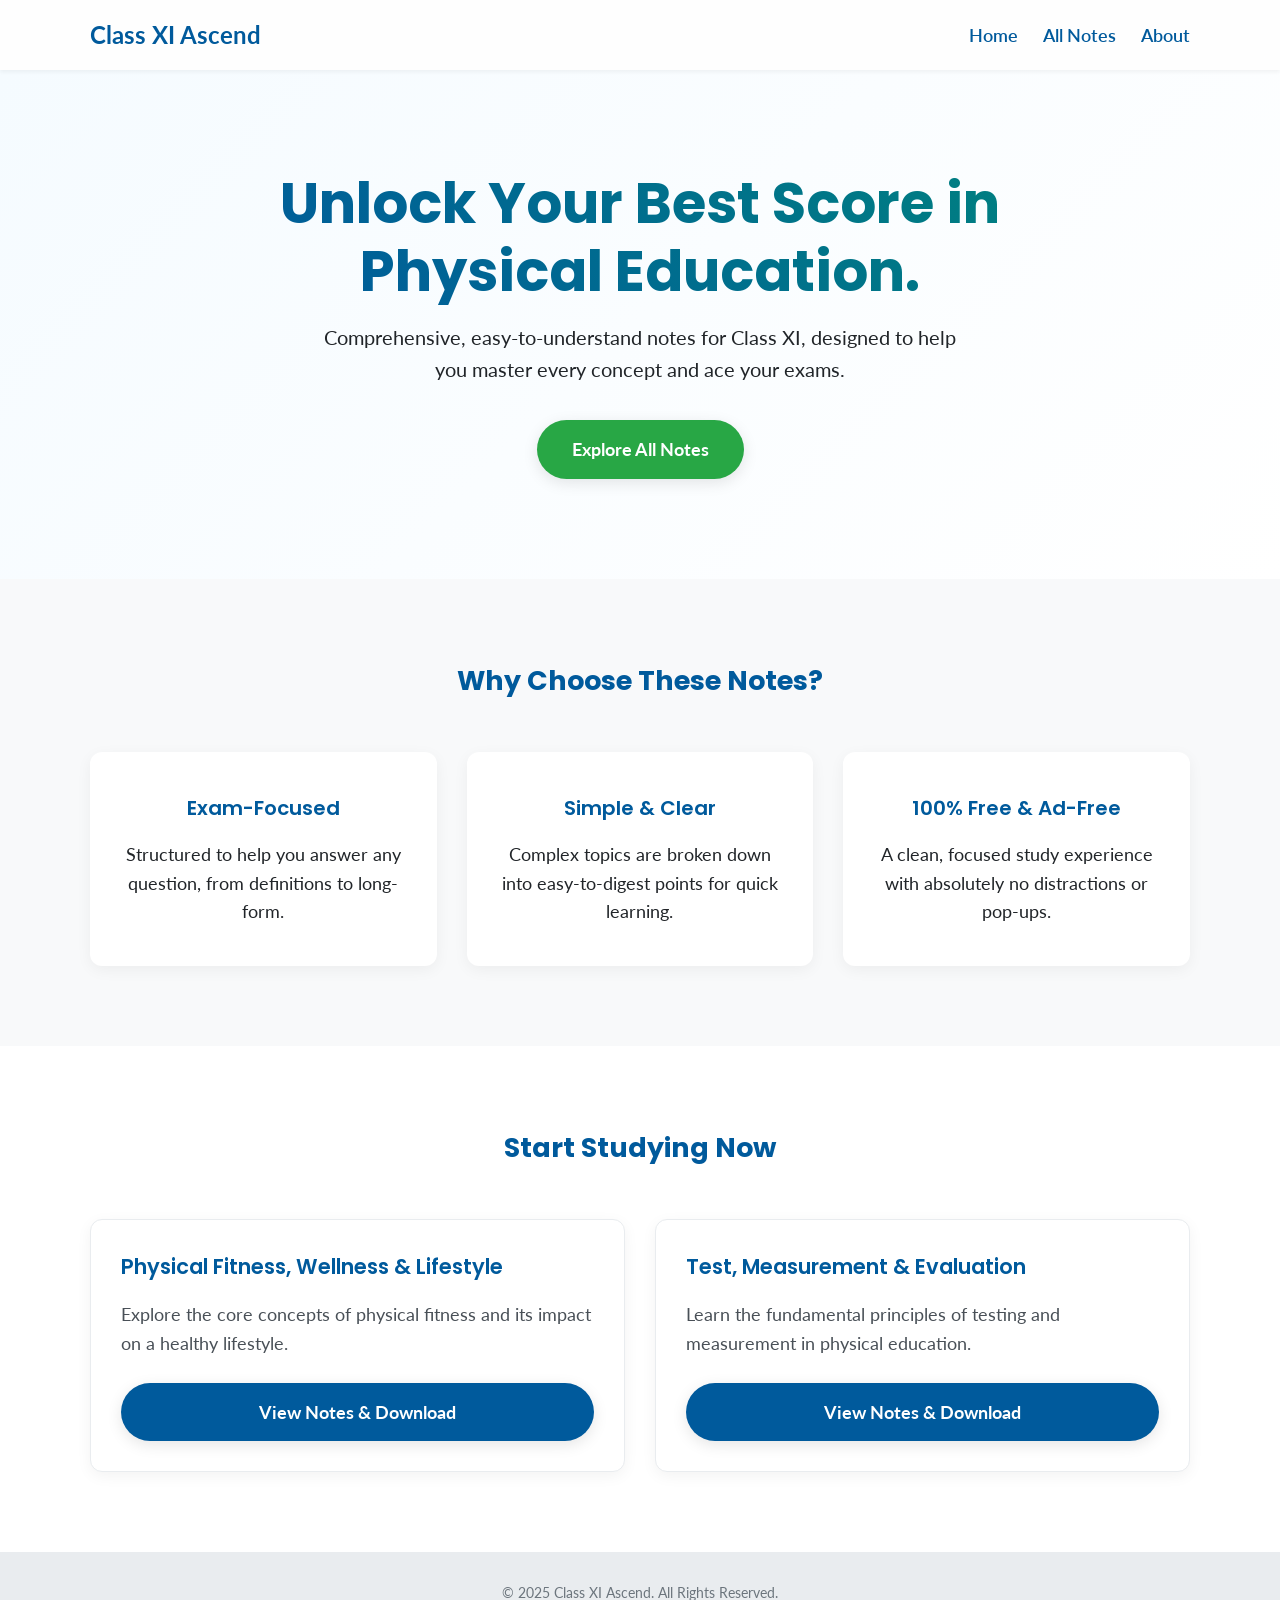
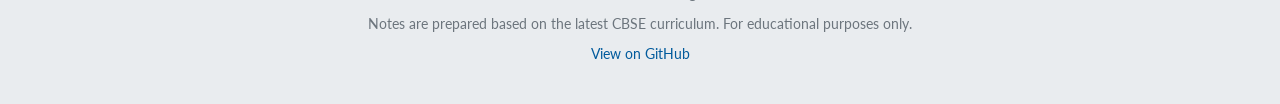
==== index.html @ c230b610 "Initial Commit" ====
<!DOCTYPE html>
<html lang="en">
<head>
    <meta charset="UTF-8">
    <meta name="viewport" content="width=device-width, initial-scale=1.0">
    <title>Class XI Ascend - High-Quality PE Notes</title>

    <!-- Google Fonts -->
    <link rel="preconnect" href="https://fonts.googleapis.com">
    <link rel="preconnect" href="https://fonts.gstatic.com" crossorigin>
    <link href="https://fonts.googleapis.com/css2?family=Poppins:wght@400;600;700&family=Lato:wght@400;700&display=swap" rel="stylesheet">

    <!-- CSS Styles -->
    <style>
        /* ------------------- */
        /* --- Style Guide --- */
        /* ------------------- */
        :root {
            --bg-color: #F8F9FA;
            --text-color: #212529;
            --primary-color: #005A9C; /* Academic Blue */
            --accent-color: #28a745; /* Success Green */
            --white-color: #FFFFFF;

            --font-heading: 'Poppins', sans-serif;
            --font-body: 'Lato', sans-serif;
        }

        /* ------------------- */
        /* --- Base & Reset--- */
        /* ------------------- */
        * {
            margin: 0;
            padding: 0;
            box-sizing: border-box;
        }

        html {
            /* NEW: Smooth scrolling for anchor links */
            scroll-behavior: smooth;
        }

        body {
            font-family: var(--font-body);
            background-color: var(--bg-color);
            color: var(--text-color);
            line-height: 1.6;
            font-size: 18px;
            overflow-x: hidden; /* Prevent horizontal scrollbar from animations */
        }

        .container {
            max-width: 1140px;
            margin: 0 auto;
            padding: 0 20px;
        }

        h1, h2, h3 {
            font-family: var(--font-heading);
            color: var(--primary-color);
            margin-bottom: 1rem;
            font-weight: 700;
        }
        
        a {
            color: var(--primary-color);
            text-decoration: none;
            /* NEW: Add transition to all links */
            transition: color 0.3s ease;
        }

        section {
            padding: 80px 0; /* Increased padding for more whitespace */
        }

        /* ----------------------------- */
        /* --- NEW: Animation Styles --- */
        /* ----------------------------- */
        @keyframes fadeInUp {
            from {
                opacity: 0;
                transform: translateY(30px);
            }
            to {
                opacity: 1;
                transform: translateY(0);
            }
        }

        /* Apply this class to any section you want to animate on scroll */
        .fade-in-section {
            opacity: 0; /* Initially hidden */
            animation: fadeInUp 0.8s ease forwards;
            animation-play-state: paused; /* Will be triggered by JS */
        }
        
        /* You will need a tiny bit of JS to trigger this, which we'll add at the bottom */


        /* -------------------------- */
        /* --- Universal Components --- */
        /* -------------------------- */

        /* Header */
        .header {
            background: rgba(255, 255, 255, 0.8); /* Semi-transparent background */
            backdrop-filter: blur(10px); /* Frosted glass effect */
            padding: 1rem 0;
            box-shadow: 0 2px 4px rgba(0,0,0,0.05);
            position: sticky;
            top: 0;
            z-index: 100;
            transition: background-color 0.3s ease;
        }

        .header .container {
            display: flex;
            justify-content: space-between;
            align-items: center;
        }

        .header .logo {
            font-size: 1.5rem;
            font-weight: 700;
            color: var(--primary-color);
        }

        .header nav ul {
            list-style: none;
            display: flex;
            gap: 25px;
        }

        .header nav a {
            font-weight: 600; /* Slightly thinner than 700 for a cleaner look */
        }

        .header nav a:hover {
            color: #003d69;
        }

        /* Footer */
        .footer {
            background-color: #e9ecef;
            color: #6c757d;
            padding: 30px 0;
            text-align: center;
            font-size: 14px;
        }
        .footer p {
            margin-bottom: 0.5rem;
        }

        /* ------------------ */
        /* --- Home Page ---- */
        /* ------------------ */
        
        /* Hero Section */
        .hero {
             /* NEW: Subtle gradient background */
            background-image: linear-gradient(135deg, #f5fbff 0%, #ffffff 100%);
            text-align: center;
            padding: 100px 0;
        }

        .hero h1 {
            font-size: 3.5rem;
            max-width: 800px;
            margin-left: auto;
            margin-right: auto;
            line-height: 1.2;
            color: transparent; /* Make text transparent */
            /* NEW: Stylish Gradient Text */
            background-image: linear-gradient(45deg, var(--primary-color), #008080);
            background-clip: text;
            -webkit-background-clip: text; /* For Safari */
        }

        .hero p {
            font-size: 1.25rem;
            max-width: 650px;
            margin: 0 auto 35px auto;
            font-weight: 400; /* Regular weight for contrast with heading */
        }

        .btn {
            display: inline-block;
            padding: 15px 35px; /* More horizontal padding */
            border-radius: 50px; /* Pill-shaped button */
            font-weight: 700;
            text-align: center;
            transition: all 0.3s ease;
            box-shadow: 0 4px 15px rgba(0,0,0,0.1);
        }

        .btn:hover {
            transform: translateY(-5px); /* Button lifts up */
            box-shadow: 0 8px 20px rgba(0,0,0,0.15); /* Shadow gets bigger */
        }

        .btn-primary {
            background-color: var(--accent-color);
            color: var(--white-color);
        }
        
        /* Features Section */
        .features {
             text-align: center;
        }
        
        .features h2 {
            margin-bottom: 50px;
        }

        .features-grid {
            display: grid;
            grid-template-columns: repeat(auto-fit, minmax(280px, 1fr));
            gap: 30px;
        }
        
        .feature-box {
            background: var(--white-color);
            padding: 40px 30px;
            border-radius: 12px;
            box-shadow: 0 4px 15px rgba(0,0,0,0.05);
            transition: all 0.3s ease;
        }
        .feature-box:hover {
             transform: translateY(-8px);
             box-shadow: 0 8px 25px rgba(0,0,0,0.1);
        }

        .feature-box h3 {
             font-size: 1.25rem;
             font-weight: 600;
        }
        
        /* Notes Showcase Section */
        .notes-showcase {
            background-color: var(--white-color);
        }

        .notes-showcase h2 {
            text-align: center;
            margin-bottom: 50px;
        }

        .notes-grid {
            display: grid;
            grid-template-columns: repeat(auto-fit, minmax(320px, 1fr)); /* Slightly larger cards */
            gap: 30px;
        }

        .note-card {
            background: var(--white-color);
            border: 1px solid #e9ecef;
            border-radius: 12px;
            padding: 30px;
            display: flex;
            flex-direction: column;
            box-shadow: 0 4px 15px rgba(0,0,0,0.05);
            /* NEW: Add transition */
            transition: all 0.3s ease;
        }
        
        .note-card:hover {
             /* NEW: Hover effect */
             transform: translateY(-8px);
             box-shadow: 0 8px 25px rgba(0,0,0,0.1);
        }

        .note-card h3 {
            font-weight: 600;
        }
        .note-card p {
            flex-grow: 1;
            margin-bottom: 25px;
            color: #495057;
        }
        
        .btn-secondary {
            background: var(--primary-color);
            color: var(--white-color);
        }

    </style>
</head>
<body>

    <header class="header">
        <div class="container">
            <a href="index.html" class="logo">Class XI Ascend</a>
            <nav>
                <ul>
                    <li><a href="index.html">Home</a></li>
                    <li><a href="#notes">All Notes</a></li>
                    <li><a href="#">About</a></li>
                </ul>
            </nav>
        </div>
    </header>

    <main>
        <section class="hero">
            <div class="container">
                <h1>Unlock Your Best Score in Physical Education.</h1>
                <p>Comprehensive, easy-to-understand notes for Class XI, designed to help you master every concept and ace your exams.</p>
                <a href="#notes" class="btn btn-primary">Explore All Notes</a>
            </div>
        </section>

        <!-- Add class="fade-in-section" to animate sections as you scroll down -->
        <section class="features" id="features">
            <div class="container">
                <h2>Why Choose These Notes?</h2>
                <div class="features-grid">
                    <div class="feature-box">
                        <h3>Exam-Focused</h3>
                        <p>Structured to help you answer any question, from definitions to long-form.</p>
                    </div>
                    <div class="feature-box">
                        <h3>Simple & Clear</h3>
                        <p>Complex topics are broken down into easy-to-digest points for quick learning.</p>
                    </div>
                    <div class="feature-box">
                        <h3>100% Free & Ad-Free</h3>
                        <p>A clean, focused study experience with absolutely no distractions or pop-ups.</p>
                    </div>
                </div>
            </div>
        </section>

        <section class="notes-showcase" id="notes">
            <div class="container">
                <h2>Start Studying Now</h2>
                <div class="notes-grid">
                    <div class="note-card">
                        <h3>Physical Fitness, Wellness & Lifestyle</h3>
                        <p>Explore the core concepts of physical fitness and its impact on a healthy lifestyle.</p>
                        <a href="physical-fitness-notes.html" class="btn btn-secondary">View Notes & Download</a>
                    </div>
                    <div class="note-card">
                        <h3>Test, Measurement & Evaluation</h3>
                        <p>Learn the fundamental principles of testing and measurement in physical education.</p>
                        <a href="test-measurement-evaluation.html" class="btn btn-secondary">View Notes & Download</a>
                    </div>
                </div>
            </div>
        </section>
    </main>

    <footer class="footer">
        <div class="container">
            <p>© 2025 Class XI Ascend. All Rights Reserved.</p>
            <p>Notes are prepared based on the latest CBSE curriculum. For educational purposes only.</p>
            <p>
                <a href="https://github.com/skyplay-code" target="_blank" rel="noopener noreferrer">View on GitHub</a>
            </p>
        </div>
    </footer>
    
    <!-- NEW: Simple JavaScript for fade-in animation trigger -->
    <script>
        const observer = new IntersectionObserver((entries) => {
            entries.forEach(entry => {
                if (entry.isIntersecting) {
                    entry.target.style.animationPlayState = 'running';
                }
            });
        }, { threshold: 0.1 });

        // Add the class 'fade-in-section' to any sections you want to animate
        document.querySelectorAll('section').forEach(section => {
             // Exclude the hero section from animation
            if (!section.classList.contains('hero')) {
                section.classList.add('fade-in-section');
                observer.observe(section);
            }
        });
    </script>
</body>
</html>
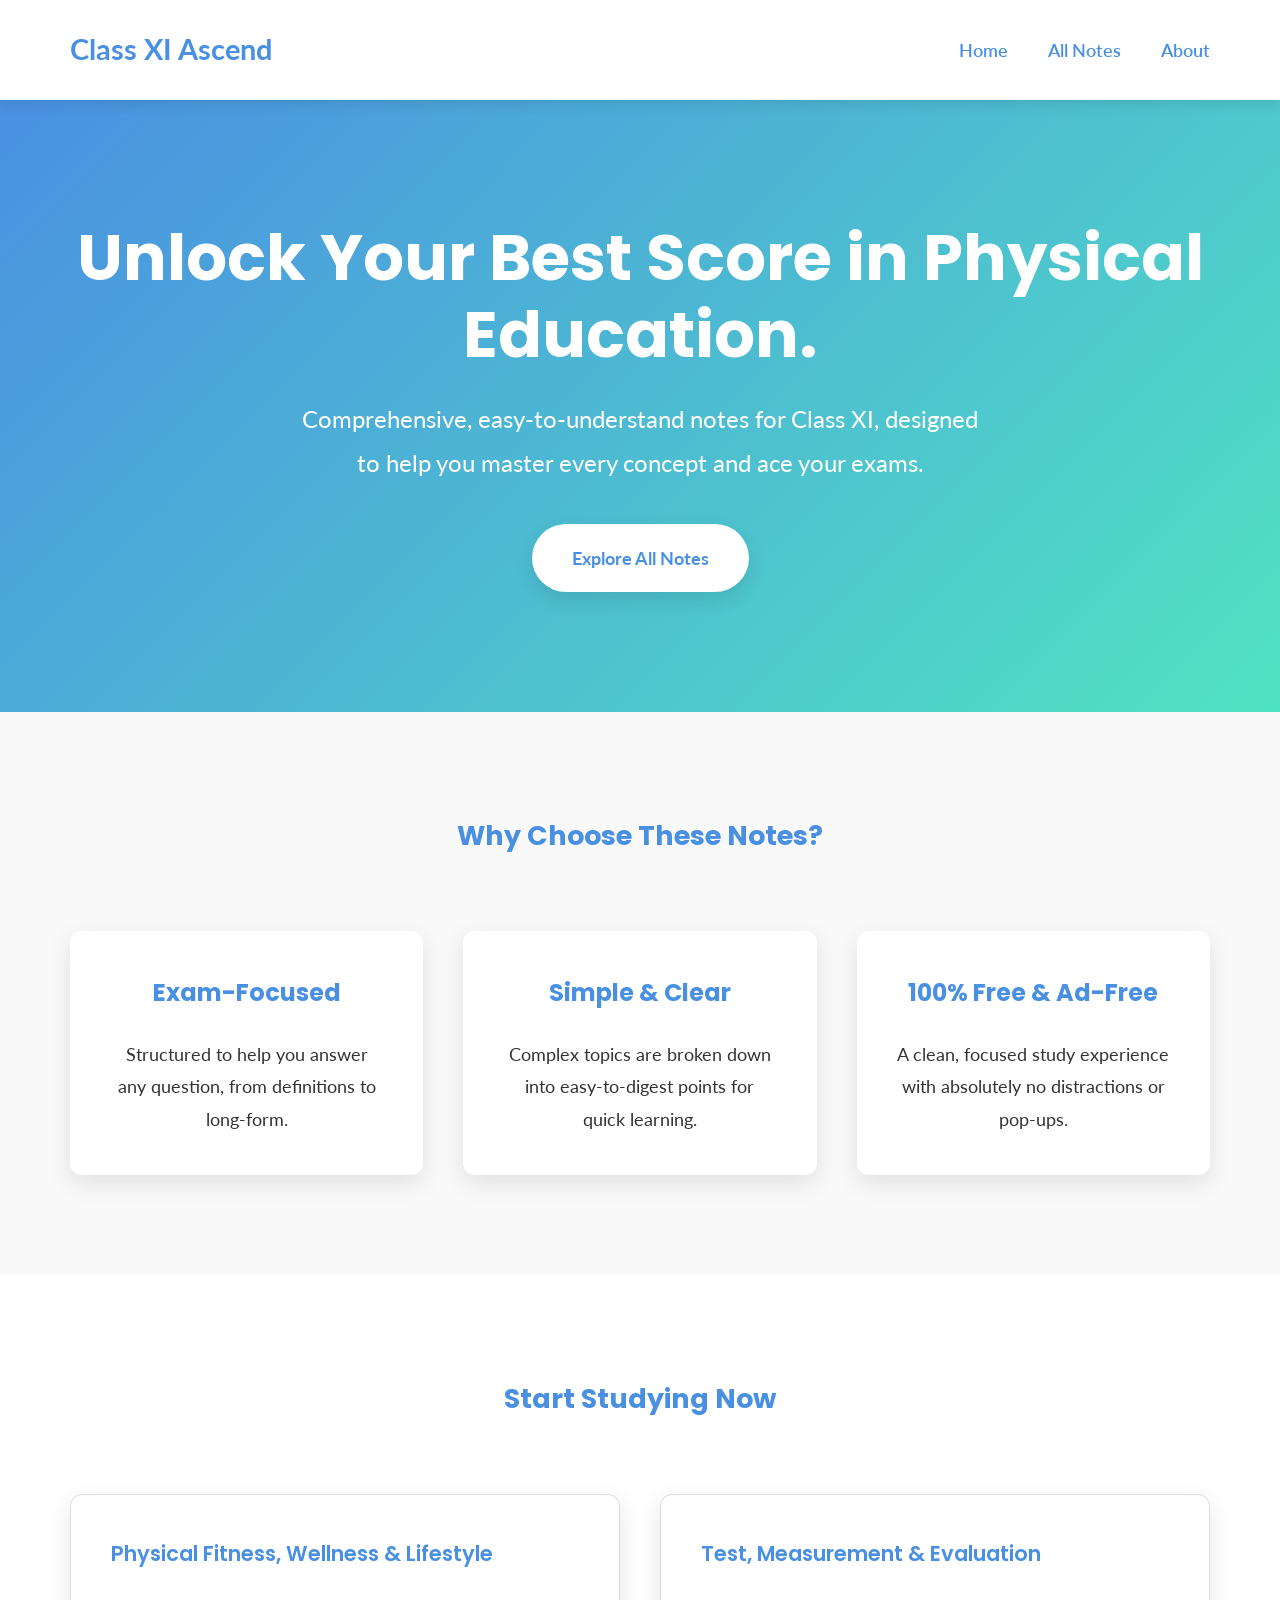
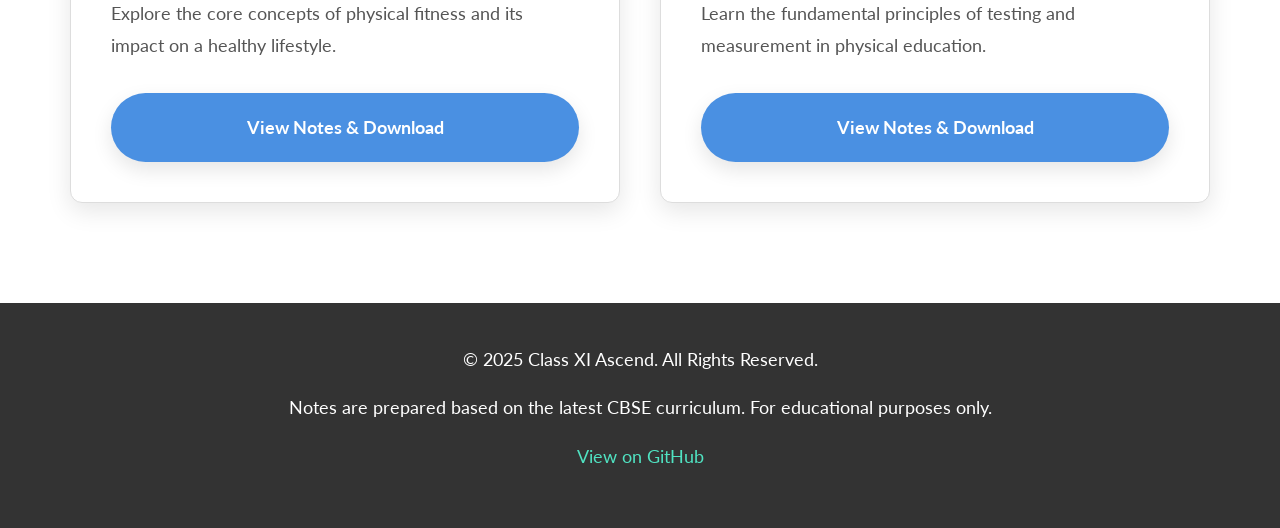
==== commit 77ec7f30: "feat: Overhaul UI with a modern and stylish design Refactors all inline CSS into a single external `" ====
--- a/index.html
+++ b/index.html
@@ -11,279 +11,7 @@
     <link href="https://fonts.googleapis.com/css2?family=Poppins:wght@400;600;700&family=Lato:wght@400;700&display=swap" rel="stylesheet">
 
     <!-- CSS Styles -->
-    <style>
-        /* ------------------- */
-        /* --- Style Guide --- */
-        /* ------------------- */
-        :root {
-            --bg-color: #F8F9FA;
-            --text-color: #212529;
-            --primary-color: #005A9C; /* Academic Blue */
-            --accent-color: #28a745; /* Success Green */
-            --white-color: #FFFFFF;
-
-            --font-heading: 'Poppins', sans-serif;
-            --font-body: 'Lato', sans-serif;
-        }
-
-        /* ------------------- */
-        /* --- Base & Reset--- */
-        /* ------------------- */
-        * {
-            margin: 0;
-            padding: 0;
-            box-sizing: border-box;
-        }
-
-        html {
-            /* NEW: Smooth scrolling for anchor links */
-            scroll-behavior: smooth;
-        }
-
-        body {
-            font-family: var(--font-body);
-            background-color: var(--bg-color);
-            color: var(--text-color);
-            line-height: 1.6;
-            font-size: 18px;
-            overflow-x: hidden; /* Prevent horizontal scrollbar from animations */
-        }
-
-        .container {
-            max-width: 1140px;
-            margin: 0 auto;
-            padding: 0 20px;
-        }
-
-        h1, h2, h3 {
-            font-family: var(--font-heading);
-            color: var(--primary-color);
-            margin-bottom: 1rem;
-            font-weight: 700;
-        }
-        
-        a {
-            color: var(--primary-color);
-            text-decoration: none;
-            /* NEW: Add transition to all links */
-            transition: color 0.3s ease;
-        }
-
-        section {
-            padding: 80px 0; /* Increased padding for more whitespace */
-        }
-
-        /* ----------------------------- */
-        /* --- NEW: Animation Styles --- */
-        /* ----------------------------- */
-        @keyframes fadeInUp {
-            from {
-                opacity: 0;
-                transform: translateY(30px);
-            }
-            to {
-                opacity: 1;
-                transform: translateY(0);
-            }
-        }
-
-        /* Apply this class to any section you want to animate on scroll */
-        .fade-in-section {
-            opacity: 0; /* Initially hidden */
-            animation: fadeInUp 0.8s ease forwards;
-            animation-play-state: paused; /* Will be triggered by JS */
-        }
-        
-        /* You will need a tiny bit of JS to trigger this, which we'll add at the bottom */
-
-
-        /* -------------------------- */
-        /* --- Universal Components --- */
-        /* -------------------------- */
-
-        /* Header */
-        .header {
-            background: rgba(255, 255, 255, 0.8); /* Semi-transparent background */
-            backdrop-filter: blur(10px); /* Frosted glass effect */
-            padding: 1rem 0;
-            box-shadow: 0 2px 4px rgba(0,0,0,0.05);
-            position: sticky;
-            top: 0;
-            z-index: 100;
-            transition: background-color 0.3s ease;
-        }
-
-        .header .container {
-            display: flex;
-            justify-content: space-between;
-            align-items: center;
-        }
-
-        .header .logo {
-            font-size: 1.5rem;
-            font-weight: 700;
-            color: var(--primary-color);
-        }
-
-        .header nav ul {
-            list-style: none;
-            display: flex;
-            gap: 25px;
-        }
-
-        .header nav a {
-            font-weight: 600; /* Slightly thinner than 700 for a cleaner look */
-        }
-
-        .header nav a:hover {
-            color: #003d69;
-        }
-
-        /* Footer */
-        .footer {
-            background-color: #e9ecef;
-            color: #6c757d;
-            padding: 30px 0;
-            text-align: center;
-            font-size: 14px;
-        }
-        .footer p {
-            margin-bottom: 0.5rem;
-        }
-
-        /* ------------------ */
-        /* --- Home Page ---- */
-        /* ------------------ */
-        
-        /* Hero Section */
-        .hero {
-             /* NEW: Subtle gradient background */
-            background-image: linear-gradient(135deg, #f5fbff 0%, #ffffff 100%);
-            text-align: center;
-            padding: 100px 0;
-        }
-
-        .hero h1 {
-            font-size: 3.5rem;
-            max-width: 800px;
-            margin-left: auto;
-            margin-right: auto;
-            line-height: 1.2;
-            color: transparent; /* Make text transparent */
-            /* NEW: Stylish Gradient Text */
-            background-image: linear-gradient(45deg, var(--primary-color), #008080);
-            background-clip: text;
-            -webkit-background-clip: text; /* For Safari */
-        }
-
-        .hero p {
-            font-size: 1.25rem;
-            max-width: 650px;
-            margin: 0 auto 35px auto;
-            font-weight: 400; /* Regular weight for contrast with heading */
-        }
-
-        .btn {
-            display: inline-block;
-            padding: 15px 35px; /* More horizontal padding */
-            border-radius: 50px; /* Pill-shaped button */
-            font-weight: 700;
-            text-align: center;
-            transition: all 0.3s ease;
-            box-shadow: 0 4px 15px rgba(0,0,0,0.1);
-        }
-
-        .btn:hover {
-            transform: translateY(-5px); /* Button lifts up */
-            box-shadow: 0 8px 20px rgba(0,0,0,0.15); /* Shadow gets bigger */
-        }
-
-        .btn-primary {
-            background-color: var(--accent-color);
-            color: var(--white-color);
-        }
-        
-        /* Features Section */
-        .features {
-             text-align: center;
-        }
-        
-        .features h2 {
-            margin-bottom: 50px;
-        }
-
-        .features-grid {
-            display: grid;
-            grid-template-columns: repeat(auto-fit, minmax(280px, 1fr));
-            gap: 30px;
-        }
-        
-        .feature-box {
-            background: var(--white-color);
-            padding: 40px 30px;
-            border-radius: 12px;
-            box-shadow: 0 4px 15px rgba(0,0,0,0.05);
-            transition: all 0.3s ease;
-        }
-        .feature-box:hover {
-             transform: translateY(-8px);
-             box-shadow: 0 8px 25px rgba(0,0,0,0.1);
-        }
-
-        .feature-box h3 {
-             font-size: 1.25rem;
-             font-weight: 600;
-        }
-        
-        /* Notes Showcase Section */
-        .notes-showcase {
-            background-color: var(--white-color);
-        }
-
-        .notes-showcase h2 {
-            text-align: center;
-            margin-bottom: 50px;
-        }
-
-        .notes-grid {
-            display: grid;
-            grid-template-columns: repeat(auto-fit, minmax(320px, 1fr)); /* Slightly larger cards */
-            gap: 30px;
-        }
-
-        .note-card {
-            background: var(--white-color);
-            border: 1px solid #e9ecef;
-            border-radius: 12px;
-            padding: 30px;
-            display: flex;
-            flex-direction: column;
-            box-shadow: 0 4px 15px rgba(0,0,0,0.05);
-            /* NEW: Add transition */
-            transition: all 0.3s ease;
-        }
-        
-        .note-card:hover {
-             /* NEW: Hover effect */
-             transform: translateY(-8px);
-             box-shadow: 0 8px 25px rgba(0,0,0,0.1);
-        }
-
-        .note-card h3 {
-            font-weight: 600;
-        }
-        .note-card p {
-            flex-grow: 1;
-            margin-bottom: 25px;
-            color: #495057;
-        }
-        
-        .btn-secondary {
-            background: var(--primary-color);
-            color: var(--white-color);
-        }
-
-    </style>
+    <link rel="stylesheet" href="style.css">
 </head>
 <body>
 
@@ -309,7 +37,6 @@
             </div>
         </section>
 
-        <!-- Add class="fade-in-section" to animate sections as you scroll down -->
         <section class="features" id="features">
             <div class="container">
                 <h2>Why Choose These Notes?</h2>
@@ -358,25 +85,7 @@
             </p>
         </div>
     </footer>
-    
-    <!-- NEW: Simple JavaScript for fade-in animation trigger -->
-    <script>
-        const observer = new IntersectionObserver((entries) => {
-            entries.forEach(entry => {
-                if (entry.isIntersecting) {
-                    entry.target.style.animationPlayState = 'running';
-                }
-            });
-        }, { threshold: 0.1 });
 
-        // Add the class 'fade-in-section' to any sections you want to animate
-        document.querySelectorAll('section').forEach(section => {
-             // Exclude the hero section from animation
-            if (!section.classList.contains('hero')) {
-                section.classList.add('fade-in-section');
-                observer.observe(section);
-            }
-        });
-    </script>
+    <script src="script.js"></script>
 </body>
-</html>+</html>
--- a/style.css
+++ b/style.css
@@ -0,0 +1,347 @@
+/* ------------------- */
+/* --- Style Guide --- */
+/* ------------------- */
+:root {
+    --primary-color: #4a90e2; /* A modern, friendly blue */
+    --secondary-color: #50e3c2; /* A vibrant accent mint green */
+    --text-color: #333;
+    --bg-color: #f9f9f9;
+    --white-color: #fff;
+    --border-color: #ddd;
+    --shadow-color: rgba(0, 0, 0, 0.1);
+
+    --font-heading: 'Poppins', sans-serif;
+    --font-body: 'Lato', sans-serif;
+    --border-radius: 12px; /* A softer border radius */
+}
+
+/* ------------------- */
+/* --- Base & Reset--- */
+/* ------------------- */
+* {
+    margin: 0;
+    padding: 0;
+    box-sizing: border-box;
+}
+
+html {
+    scroll-behavior: smooth;
+}
+
+body {
+    font-family: var(--font-body);
+    background-color: var(--bg-color);
+    color: var(--text-color);
+    line-height: 1.8; /* Increased line-height for better readability */
+    font-size: 18px;
+}
+
+.container {
+    max-width: 1200px; /* A slightly wider container */
+    margin: 0 auto;
+    padding: 0 30px;
+}
+
+h1, h2, h3 {
+    font-family: var(--font-heading);
+    color: var(--primary-color);
+    margin-bottom: 1.5rem; /* More space after headings */
+    font-weight: 700;
+}
+
+a {
+    color: var(--primary-color);
+    text-decoration: none;
+    transition: all 0.3s ease;
+}
+
+a:hover {
+    color: var(--secondary-color);
+}
+
+section {
+    padding: 100px 0; /* More padding for a spacious feel */
+}
+
+/* ----------------------------- */
+/* --- Animation Styles --- */
+/* ----------------------------- */
+@keyframes fadeInUp {
+    from {
+        opacity: 0;
+        transform: translateY(40px);
+    }
+    to {
+        opacity: 1;
+        transform: translateY(0);
+    }
+}
+
+.fade-in-section {
+    opacity: 0;
+    animation: fadeInUp 1s ease forwards;
+    animation-play-state: paused;
+}
+
+/* -------------------------- */
+/* --- Universal Components --- */
+/* -------------------------- */
+
+/* Header */
+.header {
+    background: var(--white-color);
+    padding: 1.5rem 0;
+    box-shadow: 0 4px 12px var(--shadow-color);
+    position: sticky;
+    top: 0;
+    z-index: 100;
+}
+
+.header .container {
+    display: flex;
+    justify-content: space-between;
+    align-items: center;
+}
+
+.header .logo {
+    font-size: 1.8rem;
+    font-weight: 700;
+    color: var(--primary-color);
+}
+
+.header nav ul {
+    list-style: none;
+    display: flex;
+    gap: 40px; /* More space between nav items */
+}
+
+.header nav a {
+    font-weight: 600;
+    font-size: 1.1rem;
+    position: relative;
+    padding-bottom: 5px;
+}
+
+.header nav a::after {
+    content: '';
+    position: absolute;
+    bottom: 0;
+    left: 0;
+    width: 0;
+    height: 2px;
+    background-color: var(--secondary-color);
+    transition: width 0.3s ease;
+}
+
+.header nav a:hover::after {
+    width: 100%;
+}
+
+/* Footer */
+.footer {
+    background-color: #333;
+    color: var(--white-color);
+    padding: 40px 0;
+    text-align: center;
+}
+
+.footer p {
+    margin-bottom: 1rem;
+}
+
+.footer a {
+    color: var(--secondary-color);
+}
+
+.footer a:hover {
+    text-decoration: underline;
+}
+
+/* ------------------ */
+/* --- Home Page ---- */
+/* ------------------ */
+
+/* Hero Section */
+.hero {
+    background: linear-gradient(135deg, var(--primary-color), var(--secondary-color));
+    text-align: center;
+    padding: 120px 0;
+    color: var(--white-color);
+}
+
+.hero h1 {
+    font-size: 4rem;
+    line-height: 1.2;
+    margin-bottom: 1.5rem;
+    color: var(--white-color);
+}
+
+.hero p {
+    font-size: 1.5rem;
+    max-width: 700px;
+    margin: 0 auto 2.5rem auto;
+}
+
+.btn {
+    display: inline-block;
+    padding: 18px 40px;
+    border-radius: 50px;
+    font-weight: 700;
+    text-align: center;
+    transition: all 0.3s ease;
+    box-shadow: 0 8px 20px var(--shadow-color);
+    border: none;
+    cursor: pointer;
+}
+
+.btn:hover {
+    transform: translateY(-5px);
+    box-shadow: 0 12px 25px var(--shadow-color);
+}
+
+.btn-primary {
+    background-color: var(--white-color);
+    color: var(--primary-color);
+}
+
+/* Features Section */
+.features {
+    text-align: center;
+}
+
+.features h2 {
+    margin-bottom: 70px;
+}
+
+.features-grid {
+    display: grid;
+    grid-template-columns: repeat(auto-fit, minmax(300px, 1fr));
+    gap: 40px;
+}
+
+.feature-box {
+    background: var(--white-color);
+    padding: 40px;
+    border-radius: var(--border-radius);
+    box-shadow: 0 8px 25px var(--shadow-color);
+    transition: all 0.3s ease;
+}
+
+.feature-box:hover {
+    transform: translateY(-10px);
+    box-shadow: 0 12px 30px var(--shadow-color);
+}
+
+.feature-box h3 {
+    font-size: 1.5rem;
+}
+
+/* Notes Showcase Section */
+.notes-showcase {
+    background-color: var(--white-color);
+}
+
+.notes-showcase h2 {
+    text-align: center;
+    margin-bottom: 70px;
+}
+
+.notes-grid {
+    display: grid;
+    grid-template-columns: repeat(auto-fit, minmax(350px, 1fr));
+    gap: 40px;
+}
+
+.note-card {
+    background: var(--white-color);
+    border: 1px solid var(--border-color);
+    border-radius: var(--border-radius);
+    padding: 40px;
+    display: flex;
+    flex-direction: column;
+    box-shadow: 0 8px 25px var(--shadow-color);
+    transition: all 0.3s ease;
+}
+
+.note-card:hover {
+    transform: translateY(-10px);
+    box-shadow: 0 12px 30px var(--shadow-color);
+}
+
+.note-card h3 {
+    font-weight: 600;
+}
+
+.note-card p {
+    flex-grow: 1;
+    margin-bottom: 2rem;
+    color: #555;
+}
+
+.btn-secondary {
+    background-color: var(--primary-color);
+    color: var(--white-color);
+}
+
+/* ------------------ */
+/* --- Notes Page --- */
+/* ------------------ */
+.notes-page-content {
+    background: var(--white-color);
+    padding: 60px;
+    border-radius: var(--border-radius);
+    box-shadow: 0 8px 30px var(--shadow-color);
+}
+
+.notes-page-content h1 {
+    font-size: 3rem;
+    text-align: center;
+}
+
+.notes-page-content .intro {
+    font-size: 1.25rem;
+    text-align: center;
+    color: #555;
+    margin-bottom: 3rem;
+}
+
+.key-topics {
+    margin-bottom: 3rem;
+}
+
+.key-topics ul {
+    list-style: none;
+}
+
+.key-topics li {
+    display: flex;
+    align-items: center;
+    gap: 1rem;
+    padding: 1rem;
+    border-radius: var(--border-radius);
+    margin-bottom: 1rem;
+    background-color: #f9f9f9;
+    border-left: 5px solid var(--secondary-color);
+}
+
+.key-topics li svg {
+    color: var(--secondary-color);
+}
+
+.download-box {
+    background: linear-gradient(135deg, var(--primary-color), var(--secondary-color));
+    padding: 40px;
+    border-radius: var(--border-radius);
+    text-align: center;
+    color: var(--white-color);
+}
+
+.download-box h3 {
+    color: var(--white-color);
+}
+
+.btn-accent {
+    background-color: var(--white-color);
+    color: var(--primary-color);
+    font-size: 1.2rem;
+}
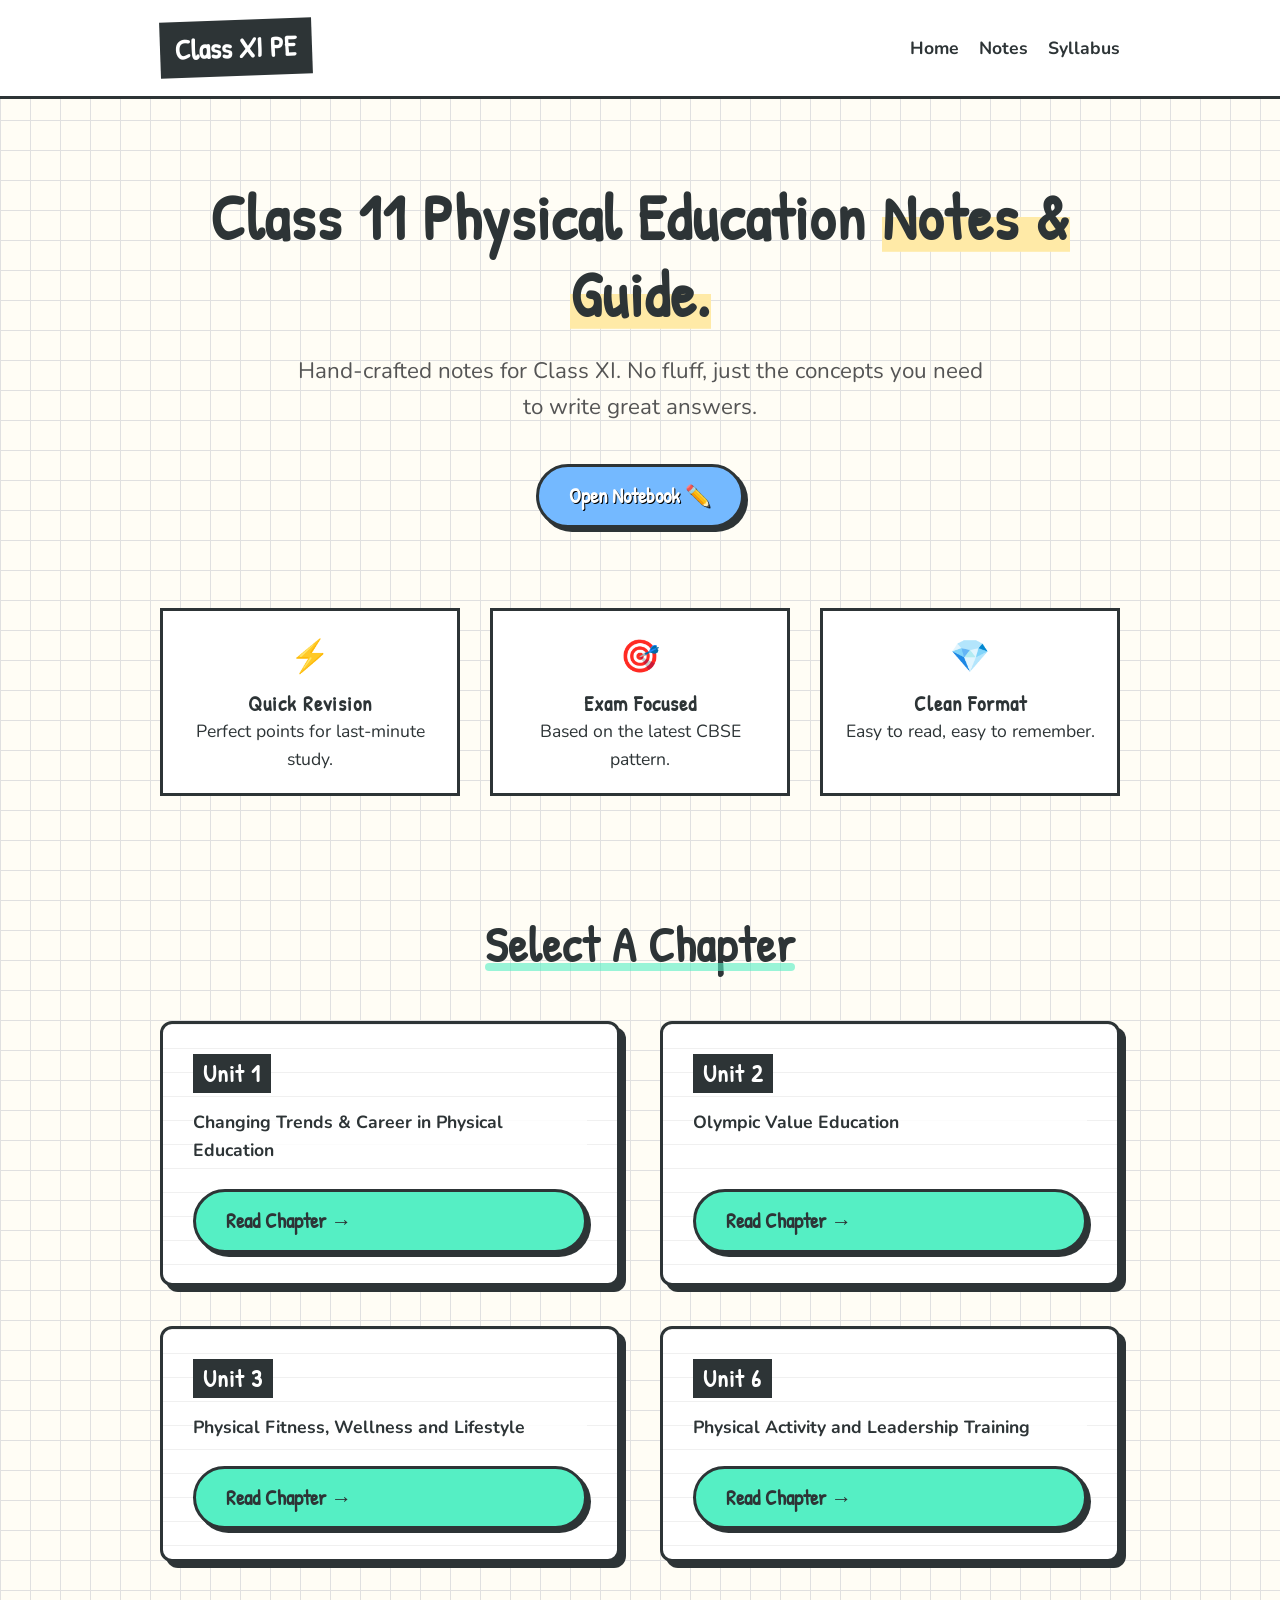
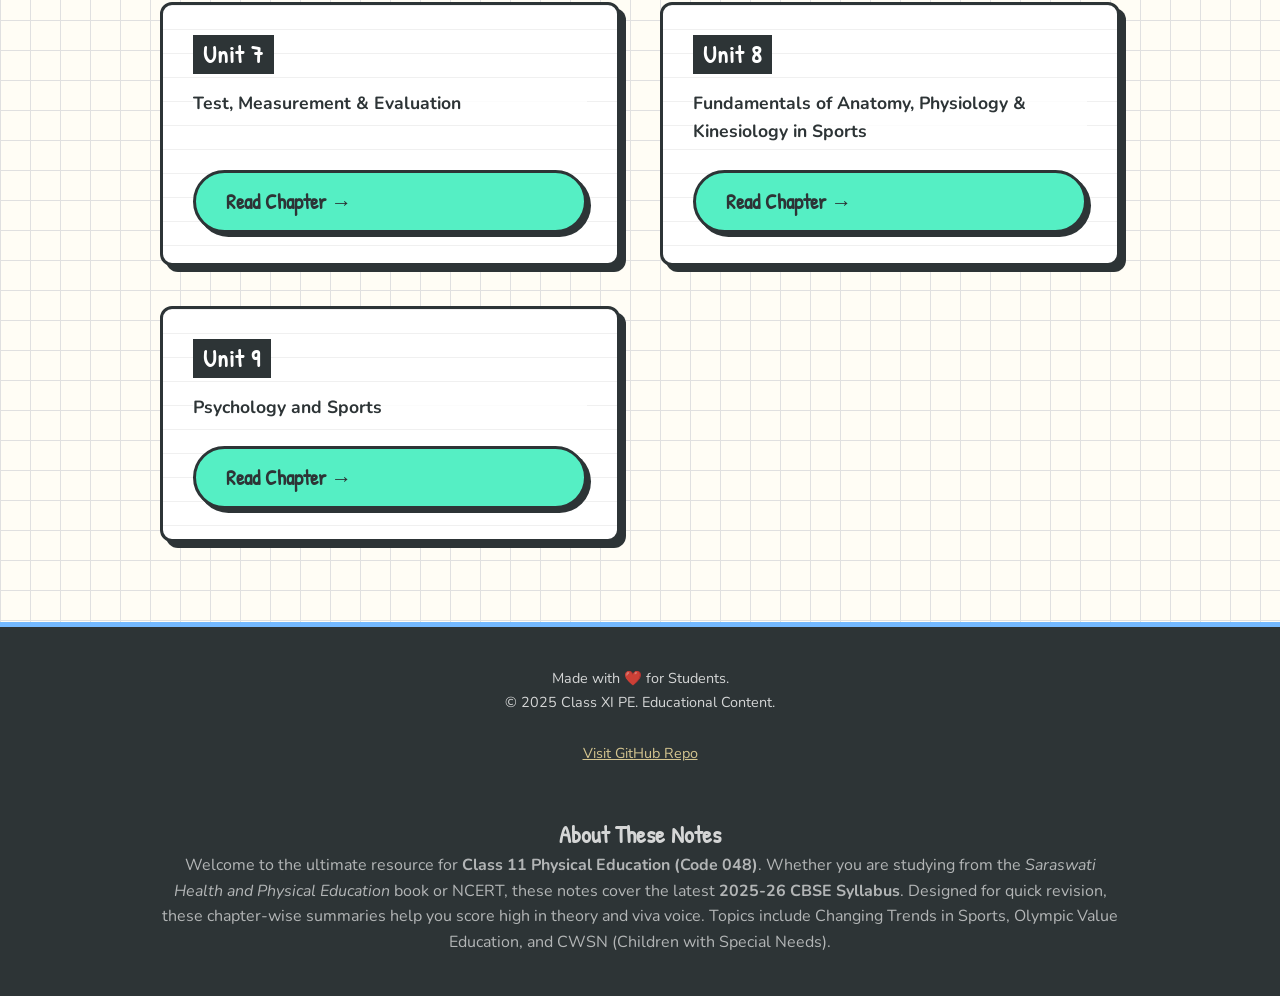
==== commit 5c24042e: "Changed Styling, Added SEO" ====
--- a/index.html
+++ b/index.html
@@ -3,89 +3,471 @@
 <head>
     <meta charset="UTF-8">
     <meta name="viewport" content="width=device-width, initial-scale=1.0">
-    <title>Class XI Ascend - High-Quality PE Notes</title>
+    <!-- Primary SEO -->
+    <title>Class 11 Physical Education Notes (CBSE 2025-26) | Free PDF Download</title>
+    <meta name="description" content="Best Class 11 Physical Education notes for CBSE exams. Chapter-wise summaries on Fitness, Olympism, and SP. Download free PDF notes aligned with latest NCERT syllabus.">
+    <meta name="keywords" content="Class 11 Physical Education Notes, PE Class 11 CBSE, Physical Education Class 11 PDF, Chapter wise notes PE Class 11, Saraswati Physical Education, NCERT PE Class 11">
+    <meta name="author" content="Class XI PE">
+    <meta name="robots" content="index, follow">
+
+    <!-- Open Graph / Facebook (Makes link look good on WhatsApp) -->
+    <meta property="og:type" content="website">
+    <meta property="og:url" content="https://skyplay-code.github.io/xi-pe/">
+    <meta property="og:title" content="Class 11 Physical Education Notes - Exam Special">
+    <meta property="og:description" content="Free, high-quality handwritten style notes for Class 11 PE. Ace your practicals and theory exams.">
+    <meta property="og:image" content="https://skyplay-code.github.io/xi-pe/thumbnail-image.jpg">
+
+    <!-- Canonical Tag (Prevents duplicate content issues) -->
+    <link rel="canonical" href="https://skyplay-code.github.io/xi-pe/" />
 
     <!-- Google Fonts -->
     <link rel="preconnect" href="https://fonts.googleapis.com">
     <link rel="preconnect" href="https://fonts.gstatic.com" crossorigin>
-    <link href="https://fonts.googleapis.com/css2?family=Poppins:wght@400;600;700&family=Lato:wght@400;700&display=swap" rel="stylesheet">
-
-    <!-- CSS Styles -->
-    <link rel="stylesheet" href="style.css">
+    <!-- 'Patrick Hand' for the "written" headings, 'Nunito' for clear, rounded reading text -->
+    <link href="https://fonts.googleapis.com/css2?family=Nunito:wght@400;600;700&family=Patrick+Hand&display=swap" rel="stylesheet">
+
+    <style>
+        /* ------------------- */
+        /* ---  Variables  --- */
+        /* ------------------- */
+        :root {
+            /* Palette: Crayons & Paper */
+            --paper-bg: #fffdf5;     /* Warm creamy paper color */
+            --ink-black: #2d3436;    /* Soft black for text/borders */
+            --grid-line: #e0e0e0;    /* Graph paper lines */
+            
+            /* Crayon Colors */
+            --crayon-blue: #74b9ff;
+            --crayon-yellow: #ffeaa7;
+            --crayon-green: #55efc4;
+            --crayon-red: #ff7675;
+            
+            --border-width: 3px;
+            --shadow-offset: 6px;
+        }
+
+        /* ------------------- */
+        /* --- Base Reset  --- */
+        /* ------------------- */
+        * {
+            margin: 0;
+            padding: 0;
+            box-sizing: border-box;
+        }
+
+        body {
+            font-family: 'Nunito', sans-serif;
+            background-color: var(--paper-bg);
+            color: var(--ink-black);
+            line-height: 1.6;
+            font-size: 1.1rem;
+            
+            /* CSS Pattern: Graph Paper */
+            background-image: 
+                linear-gradient(var(--grid-line) 1px, transparent 1px),
+                linear-gradient(90deg, var(--grid-line) 1px, transparent 1px);
+            background-size: 30px 30px;
+        }
+
+        h1, h2, h3 {
+            font-family: 'Patrick Hand', cursive; /* Handwritten feel */
+            letter-spacing: 1px;
+            line-height: 1.2;
+        }
+
+        a {
+            text-decoration: none;
+            color: inherit;
+        }
+
+        .container {
+            max-width: 1000px;
+            margin: 0 auto;
+            padding: 0 20px;
+        }
+
+        /* ------------------- */
+        /* --- Components  --- */
+        /* ------------------- */
+
+        /* The "Sticker" Card Style */
+        .card {
+            background: #ffffff;
+            border: var(--border-width) solid var(--ink-black);
+            box-shadow: var(--shadow-offset) var(--shadow-offset) 0px var(--ink-black);
+            border-radius: 12px;
+            padding: 30px;
+            transition: transform 0.2s ease;
+        }
+
+        /* The "Sketchy" Button */
+        .btn {
+            display: inline-block;
+            font-family: 'Patrick Hand', cursive;
+            font-size: 1.3rem;
+            font-weight: bold;
+            padding: 12px 30px;
+            border: var(--border-width) solid var(--ink-black);
+            background-color: var(--crayon-yellow);
+            color: var(--ink-black);
+            border-radius: 50px; /* Pill shape */
+            box-shadow: 4px 4px 0px var(--ink-black);
+            cursor: pointer;
+            transition: all 0.1s ease-in-out;
+        }
+
+        .btn:hover {
+            transform: translate(-2px, -2px);
+            box-shadow: 6px 6px 0px var(--ink-black);
+        }
+
+        .btn:active {
+            transform: translate(2px, 2px);
+            box-shadow: 0px 0px 0px var(--ink-black);
+        }
+
+        .btn-blue { background-color: var(--crayon-blue); color: white; text-shadow: 1px 1px 0 #000; }
+        .btn-green { background-color: var(--crayon-green); }
+
+        /* Highlighter Text Effect */
+        .highlight {
+            background: linear-gradient(120deg, var(--crayon-yellow) 0%, var(--crayon-yellow) 100%);
+            background-repeat: no-repeat;
+            background-size: 100% 40%;
+            background-position: 0 85%;
+        }
+
+        /* ------------------- */
+        /* --- Navigation  --- */
+        /* ------------------- */
+        nav {
+            padding: 20px 0;
+            border-bottom: var(--border-width) solid var(--ink-black);
+            background: white;
+            position: sticky;
+            top: 0;
+            z-index: 100;
+        }
+
+        nav .container {
+            display: flex;
+            justify-content: space-between;
+            align-items: center;
+        }
+
+        .logo {
+            font-family: 'Patrick Hand', cursive;
+            font-size: 1.8rem;
+            font-weight: 900;
+            background: var(--ink-black);
+            color: white;
+            padding: 5px 15px;
+            transform: rotate(-2deg); /* Playful tilt */
+        }
+
+        .nav-links {
+            list-style: none;
+            display: flex;
+            gap: 20px;
+        }
+
+        .nav-links a {
+            font-weight: 700;
+            border-bottom: 2px solid transparent;
+        }
+        
+        .nav-links a:hover {
+            border-bottom: 2px solid var(--crayon-blue);
+        }
+
+        /* ------------------- */
+        /* --- Hero Section -- */
+        /* ------------------- */
+        .hero {
+            padding: 80px 0;
+            text-align: center;
+        }
+
+        .hero h1 {
+            font-size: 4rem;
+            margin-bottom: 20px;
+        }
+
+        .hero p {
+            font-size: 1.4rem;
+            max-width: 700px;
+            margin: 0 auto 40px auto;
+            color: #555;
+        }
+
+        /* ------------------- */
+        /* --- Feature Strip - */
+        /* ------------------- */
+        .features {
+            display: grid;
+            grid-template-columns: repeat(auto-fit, minmax(250px, 1fr));
+            gap: 30px;
+            margin-bottom: 80px;
+        }
+
+        .feature-item {
+            text-align: center;
+            background: #fff;
+            border: var(--border-width) solid var(--ink-black);
+            padding: 20px;
+            /* No heavy shadow here, looking like a sticky note */
+        }
+
+        .feature-icon {
+            font-size: 2rem;
+            margin-bottom: 10px;
+            display: block;
+        }
+
+        /* ------------------- */
+        /* --- Notes Grid ---- */
+        /* ------------------- */
+        .notes-section {
+            padding: 40px 0 80px 0;
+        }
+        
+        .section-title {
+            text-align: center;
+            font-size: 3rem;
+            margin-bottom: 50px;
+            position: relative;
+            display: inline-block;
+            left: 50%;
+            transform: translateX(-50%);
+        }
+        
+        /* Decorative underline for title */
+        .section-title::after {
+            content: '';
+            display: block;
+            width: 100%;
+            height: 8px;
+            background: var(--crayon-green);
+            border-radius: 4px;
+            margin-top: -10px;
+            opacity: 0.6;
+        }
+
+        .notes-grid {
+            display: grid;
+            grid-template-columns: repeat(auto-fit, minmax(300px, 1fr));
+            gap: 40px;
+        }
+
+        .note-card {
+            display: flex;
+            flex-direction: column;
+            justify-content: space-between;
+            background: white;
+            /* The "notebook page" look */
+            background-image: linear-gradient(#f0f0f0 1px, transparent 1px);
+            background-size: 100% 24px; 
+        }
+
+        .note-card:hover {
+            transform: translate(-4px, -4px);
+            box-shadow: 10px 10px 0px var(--ink-black);
+        }
+
+        .note-card h3 {
+            background: var(--ink-black);
+            color: white;
+            display: inline-block;
+            padding: 5px 10px;
+            margin-bottom: 15px;
+            font-size: 1.5rem;
+            /* Breaking the grid lines for the header */
+        }
+
+        .note-card p {
+            margin-bottom: 25px;
+            background: rgba(255,255,255,0.8); /* Readability over lines */
+        }
+
+        /* ------------------- */
+        /* --- Footer -------- */
+        /* ------------------- */
+        footer {
+            background: var(--ink-black);
+            color: white;
+            padding: 40px 0;
+            text-align: center;
+            border-top: 5px solid var(--crayon-blue);
+        }
+        
+        footer p {
+            opacity: 0.8;
+            font-size: 0.9rem;
+        }
+        
+        footer a {
+            color: var(--crayon-yellow);
+            text-decoration: underline;
+        }
+
+        /* Mobile Adjustments */
+        @media (max-width: 768px) {
+            .hero h1 { font-size: 2.8rem; }
+            .nav-links { display: none; } /* Simplified for demo */
+        }
+
+    </style>
+    <script type="application/ld+json">
+    {
+      "@context": "https://schema.org",
+      "@type": "EducationalWebPage",
+      "name": "Class 11 Physical Education Notes",
+      "description": "Comprehensive notes for CBSE Class 11 Physical Education, covering all units including Yoga, Lifestyle, and Measurement.",
+      "educationalLevel": "High School (Class 11)",
+      "learningResourceType": "Lecture Notes",
+      "inLanguage": "en-US",
+      "audience": {
+        "@type": "EducationalAudience",
+        "educationalRole": "student"
+      }
+    }
+    </script>
 </head>
 <body>
 
-    <header class="header">
+    <!-- Navigation Bar -->
+    <nav>
         <div class="container">
-            <a href="index.html" class="logo">Class XI Ascend</a>
-            <nav>
-                <ul>
-                    <li><a href="index.html">Home</a></li>
-                    <li><a href="#notes">All Notes</a></li>
-                    <li><a href="#">About</a></li>
-                </ul>
-            </nav>
+            <a href="#" class="logo">Class XI PE</a>
+            <ul class="nav-links">
+                <li><a href="#">Home</a></li>
+                <li><a href="#notes">Notes</a></li>
+                <li><a href="#">Syllabus</a></li>
+            </ul>
+        </div>
+    </nav>
+
+    <!-- Hero Section -->
+    <header class="hero">
+        <div class="container">
+            <h1>Class 11 Physical Education <span class="highlight">Notes & Guide.</span></h1>
+            <p>Hand-crafted notes for Class XI. No fluff, just the concepts you need to write great answers.</p>
+            <a href="#notes" class="btn btn-blue">Open Notebook ✏️</a>
         </div>
     </header>
 
-    <main>
-        <section class="hero">
-            <div class="container">
-                <h1>Unlock Your Best Score in Physical Education.</h1>
-                <p>Comprehensive, easy-to-understand notes for Class XI, designed to help you master every concept and ace your exams.</p>
-                <a href="#notes" class="btn btn-primary">Explore All Notes</a>
+    <main class="container">
+        
+        <!-- Features Strip -->
+        <section class="features">
+            <div class="feature-item">
+                <span class="feature-icon">⚡</span>
+                <h3>Quick Revision</h3>
+                <p>Perfect points for last-minute study.</p>
+            </div>
+            <div class="feature-item">
+                <span class="feature-icon">🎯</span>
+                <h3>Exam Focused</h3>
+                <p>Based on the latest CBSE pattern.</p>
+            </div>
+            <div class="feature-item">
+                <span class="feature-icon">💎</span>
+                <h3>Clean Format</h3>
+                <p>Easy to read, easy to remember.</p>
             </div>
         </section>
 
-        <section class="features" id="features">
-            <div class="container">
-                <h2>Why Choose These Notes?</h2>
-                <div class="features-grid">
-                    <div class="feature-box">
-                        <h3>Exam-Focused</h3>
-                        <p>Structured to help you answer any question, from definitions to long-form.</p>
-                    </div>
-                    <div class="feature-box">
-                        <h3>Simple & Clear</h3>
-                        <p>Complex topics are broken down into easy-to-digest points for quick learning.</p>
-                    </div>
-                    <div class="feature-box">
-                        <h3>100% Free & Ad-Free</h3>
-                        <p>A clean, focused study experience with absolutely no distractions or pop-ups.</p>
-                    </div>
-                </div>
+        <!-- Notes Section -->
+        <section id="notes" class="notes-section">
+            <h2 class="section-title">Select A Chapter</h2>
+            
+            <div class="notes-grid">
+                
+                <!-- Card 1 -->
+                <article class="card note-card">
+                    <div>
+                        <h3>Unit 1</h3>
+                        <p><strong>Changing Trends & Career in Physical Education</strong></p>
+                    </div>
+                    <a href="https://skypcode.pythonanywhere.com/Tp1Io" class="btn btn-green">Read Chapter &rarr;</a>
+                </article>
+
+                <!-- Card 2 -->
+                <article class="card note-card">
+                    <div>
+                        <h3>Unit 2</h3>
+                        <p><strong>Olympic Value Education</strong></p>
+                    </div>
+                    <a href="https://skypcode.pythonanywhere.com/k7ZAt" class="btn btn-green">Read Chapter &rarr;</a>
+                </article>
+
+                <!-- Card 3 -->
+                <article class="card note-card">
+                    <div>
+                        <h3>Unit 3</h3>
+                        <p><strong>Physical Fitness, Wellness and Lifestyle</strong></p>
+                    </div>
+                    <a href="https://skypcode.pythonanywhere.com/lkFMn" class="btn btn-green">Read Chapter &rarr;</a>
+                </article>
+
+                <!-- Card 4 -->
+                <article class="card note-card">
+                    <div>
+                        <h3>Unit 6</h3>
+                        <p><strong>Physical Activity and Leadership Training</strong></p>
+                    </div>
+                    <a href="https://skypcode.pythonanywhere.com/O75Va" class="btn btn-green">Read Chapter &rarr;</a>
+                </article>
+
+                <article class="card note-card">
+                    <div>
+                        <h3>Unit 7</h3>
+                        <p><strong>Test, Measurement & Evaluation</strong></p>
+                    </div>
+                    <a href="https://skypcode.pythonanywhere.com/MALmB" class="btn btn-green">Read Chapter &rarr;</a>
+                </article>
+
+                <article class="card note-card">
+                    <div>
+                        <h3>Unit 8</h3>
+                        <p><strong>Fundamentals of Anatomy, Physiology & Kinesiology in Sports</strong></p>
+                    </div>
+                    <a href="https://skypcode.pythonanywhere.com/x659i" class="btn btn-green">Read Chapter &rarr;</a>
+                </article>
+
+                <article class="card note-card">
+                    <div>
+                        <h3>Unit 9</h3>
+                        <p><strong>Psychology and Sports</strong></p>
+                    </div>
+                    <a href="https://skypcode.pythonanywhere.com/tg0Tn" class="btn btn-green">Read Chapter &rarr;</a>
+                </article>
+
             </div>
         </section>
 
-        <section class="notes-showcase" id="notes">
-            <div class="container">
-                <h2>Start Studying Now</h2>
-                <div class="notes-grid">
-                    <div class="note-card">
-                        <h3>Physical Fitness, Wellness & Lifestyle</h3>
-                        <p>Explore the core concepts of physical fitness and its impact on a healthy lifestyle.</p>
-                        <a href="physical-fitness-notes.html" class="btn btn-secondary">View Notes & Download</a>
-                    </div>
-                    <div class="note-card">
-                        <h3>Test, Measurement & Evaluation</h3>
-                        <p>Learn the fundamental principles of testing and measurement in physical education.</p>
-                        <a href="test-measurement-evaluation.html" class="btn btn-secondary">View Notes & Download</a>
-                    </div>
-                </div>
-            </div>
-        </section>
     </main>
 
-    <footer class="footer">
+    <!-- Footer -->
+    <footer>
         <div class="container">
-            <p>© 2025 Class XI Ascend. All Rights Reserved.</p>
-            <p>Notes are prepared based on the latest CBSE curriculum. For educational purposes only.</p>
-            <p>
-                <a href="https://github.com/skyplay-code" target="_blank" rel="noopener noreferrer">View on GitHub</a>
-            </p>
+            <p>Made with ❤️ for Students.</p>
+            <p>&copy; 2025 Class XI PE. Educational Content.</p>
+            <br>
+            <p><a href="https://github.com/skyplay-code">Visit GitHub Repo</a></p>
         </div>
+        <section class="container" style="margin-top: 50px; opacity: 0.8;">
+        <h4 style="font-family: 'Patrick Hand'; font-size: 1.5rem;">About These Notes</h4>
+        <p style="font-size: 1rem;">
+            Welcome to the ultimate resource for <strong>Class 11 Physical Education (Code 048)</strong>. 
+            Whether you are studying from the <em>Saraswati Health and Physical Education</em> book or NCERT, 
+            these notes cover the latest <strong>2025-26 CBSE Syllabus</strong>. 
+            Designed for quick revision, these chapter-wise summaries help you score high in theory 
+            and viva voice. Topics include Changing Trends in Sports, Olympic Value Education, 
+            and CWSN (Children with Special Needs).
+        </p>
+    </section>
     </footer>
 
-    <script src="script.js"></script>
 </body>
-</html>
+</html>
